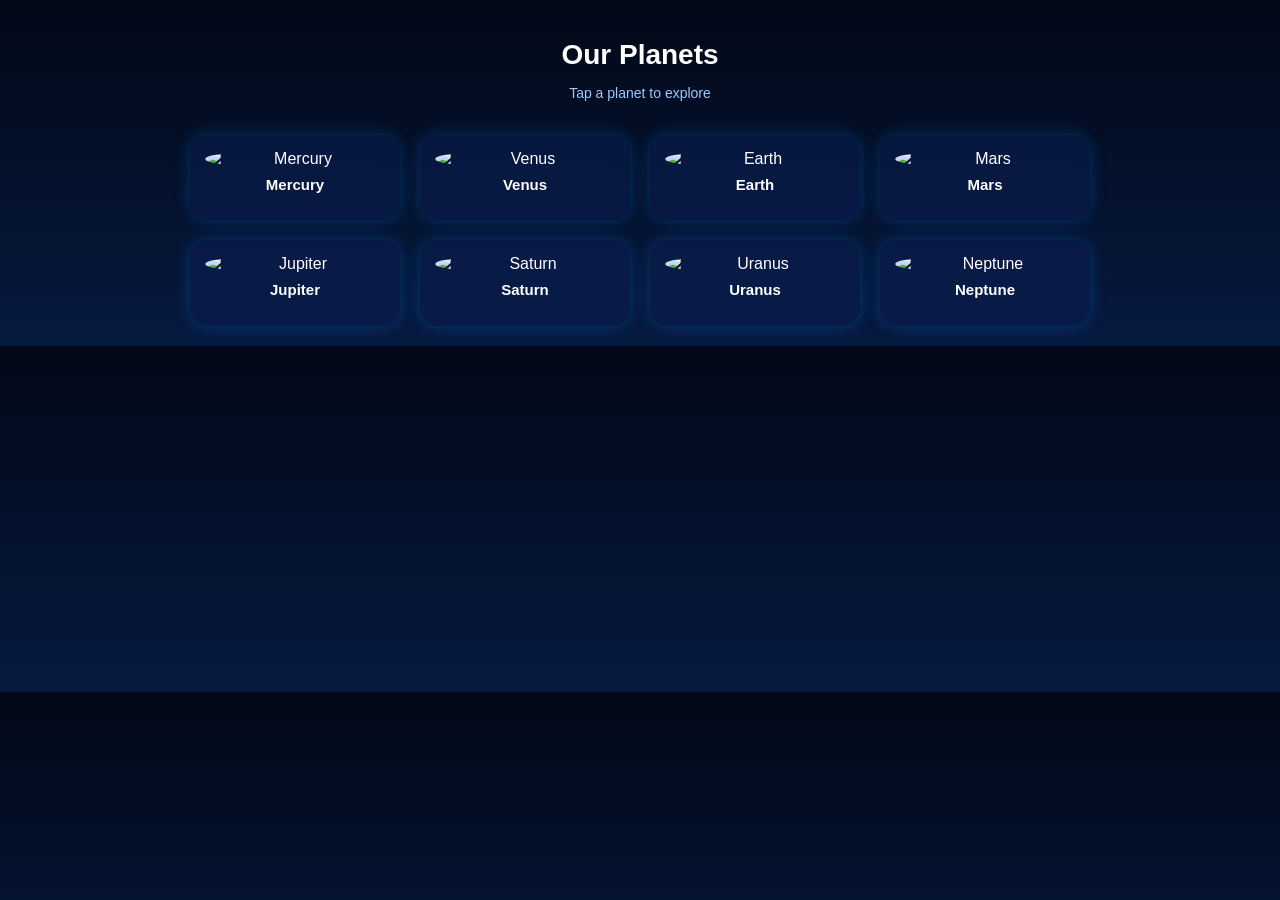
==== Nettisivu/index.html @ 5caad1f6 "Add HTML structure and CSS styles for planet exploration website" ====
<!DOCTYPE html>
<html lang="en">
<head>
  <meta charset="UTF-8">
  <meta name="viewport" content="width=device-width, initial-scale=1.0">
  <title>Our planets</title>

  <!-- ✅ Correct CSS link -->
  <link rel="stylesheet" href="style.css">
</head>

<body>

<div class="stars"></div>

<header>
  <h1>Our Planets</h1>
  <p>Tap a planet to explore</p>
</header>

<main class="grid">

  <a href="#mercury" class="planet">
    <img src="https://upload.wikimedia.org/wikipedia/commons/thumb/4/4a/Mercury_in_true_color.jpg/200px-Mercury_in_true_color.jpg" alt="Mercury">
    <h2>Mercury</h2>
  </a>

  <a href="#venus" class="planet">
    <img src="https://upload.wikimedia.org/wikipedia/commons/thumb/e/e5/Venus-real_color.jpg/200px-Venus-real_color.jpg" alt="Venus">
    <h2>Venus</h2>
  </a>

  <a href="#earth" class="planet">
    <img src="https://upload.wikimedia.org/wikipedia/commons/thumb/9/97/The_Earth_seen_from_Apollo_17.jpg/200px-The_Earth_seen_from_Apollo_17.jpg" alt="Earth">
    <h2>Earth</h2>
  </a>

  <a href="#mars" class="planet">
    <img src="https://upload.wikimedia.org/wikipedia/commons/thumb/0/02/OSIRIS_Mars_true_color.jpg/200px-OSIRIS_Mars_true_color.jpg" alt="Mars">
    <h2>Mars</h2>
  </a>

  <a href="#jupiter" class="planet">
    <img src="https://upload.wikimedia.org/wikipedia/commons/thumb/e/e2/Jupiter.jpg/200px-Jupiter.jpg" alt="Jupiter">
    <h2>Jupiter</h2>
  </a>

  <a href="#saturn" class="planet">
    <img src="https://upload.wikimedia.org/wikipedia/commons/thumb/c/c7/Saturn_during_Equinox.jpg/200px-Saturn_during_Equinox.jpg" alt="Saturn">
    <h2>Saturn</h2>
  </a>

  <a href="#uranus" class="planet">
    <img src="https://upload.wikimedia.org/wikipedia/commons/thumb/3/3d/Uranus2.jpg/200px-Uranus2.jpg" alt="Uranus">
    <h2>Uranus</h2>
  </a>

  <a href="#neptune" class="planet">
    <img src="https://upload.wikimedia.org/wikipedia/commons/thumb/5/56/Neptune_Full.jpg/200px-Neptune_Full.jpg" alt="Neptune">
    <h2>Neptune</h2>
  </a>

</main>

<!-- ✅ CSS MODALS -->

<div id="mercury" class="modal">
  <div class="modal-content">
    <h2>Mercury</h2>
    <p>Closest planet to the Sun.</p>
    <a href="#" class="close">Close</a>
  </div>
</div>

<div id="venus" class="modal">
  <div class="modal-content">
    <h2>Venus</h2>
    <p>Hottest planet in the solar system.</p>
    <a href="#" class="close">Close</a>
  </div>
</div>

<div id="earth" class="modal">
  <div class="modal-content">
    <h2>Earth</h2>
    <p>Our home planet.</p>
    <a href="#" class="close">Close</a>
  </div>
</div>

<div id="mars" class="modal">
  <div class="modal-content">
    <h2>Mars</h2>
    <p>The red planet.</p>
    <a href="#" class="close">Close</a>
  </div>
</div>

<div id="jupiter" class="modal">
  <div class="modal-content">
    <h2>Jupiter</h2>
    <p>The largest planet in the solar system.</p>
    <a href="#" class="close">Close</a>
  </div>
</div>

<div id="saturn" class="modal">
  <div class="modal-content">
    <h2>Saturn</h2>
    <p>Famous for its rings.</p>
    <a href="#" class="close">Close</a>
  </div>
</div>

<div id="uranus" class="modal">
  <div class="modal-content">
    <h2>Uranus</h2>
    <p>Rotates sideways.</p>
    <a href="#" class="close">Close</a>
  </div>
</div>

<div id="neptune" class="modal">
  <div class="modal-content">
    <h2>Neptune</h2>
    <p>Strong winds and deep blue color.</p>
    <a href="#" class="close">Close</a>
  </div>
</div>

</body>
</html>
---- Nettisivu/style.css ----
body {
  margin: 0;
  font-family: Arial;
  background: linear-gradient(to bottom, #020817, #061a40);
  color: white;
  text-align: center;

  /* ✅ OPTIONAL global centering */
  display: flex;
  flex-direction: column;
  align-items: center;
}

/* 🌟 Stars */
.stars {
  position: fixed;
  width: 100%;
  height: 100%;
  background: url("https://www.transparenttextures.com/patterns/stardust.png");
  animation: moveStars 100s linear infinite;
  z-index: -1;
}

@keyframes moveStars {
  from { background-position: 0 0; }
  to { background-position: 8000px 4000px; }
}

/* ✅ HEADER CENTERED */
header {
  text-align: center;
  margin-top: 20px;
}

header h1 {
  font-size: 28px;
  margin-bottom: 5px;
}

header p {
  color: #9cc9ff;
  font-size: 14px;
}

/* ✅ GRID (4 columns centered) */
.grid {
  display: grid;
  grid-template-columns: repeat(4, 1fr);
  gap: 20px;
  padding: 20px;

  max-width: 900px;
  margin: 0 auto;
  width: 100%;
}

/* ✅ MOBILE: 2 columns */
@media (max-width: 600px) {
  .grid {
    grid-template-columns: repeat(2, 1fr);
  }
}

/* ✅ PLANET CARDS CENTERED */
.planet {
  text-decoration: none;
  color: white;
  background: rgba(10, 30, 80, 0.6);
  backdrop-filter: blur(8px);
  border-radius: 18px;
  padding: 15px;
  transition: all 0.3s ease;
  box-shadow: 0 0 15px rgba(0, 140, 255, 0.3);

  display: flex;
  flex-direction: column;
  align-items: center;
  text-align: center;

  animation: fadeIn 0.8s ease;
}

.planet:hover {
  transform: translateY(-8px) scale(1.05);
  box-shadow: 0 0 25px rgba(0, 180, 255, 0.8);
  background: rgba(20, 50, 120, 0.7);
}

.planet img {
  width: 100%;
  max-height: 100px;
  object-fit: cover;
  border-radius: 50%;
}

.planet h2 {
  margin-top: 8px;
  font-size: 15px;
}

/* ✅ Fade animation */
@keyframes fadeIn {
  from {
    opacity: 0;
    transform: translateY(20px);
  }
  to {
    opacity: 1;
    transform: translateY(0);
  }
}

/* ✅ MODAL FULL CENTER FIX */
.modal {
  position: fixed;
  top: 0;
  left: 0;
  width: 100%;
  height: 100%;
  background: rgba(0,0,20,0.9);

  display: none;

  justify-content: center;
  align-items: center;
}

.modal:target {
  display: flex;
}

.modal-content {
  background: #0a1f44;
  padding: 25px;
  width: 80%;
  max-width: 320px;
  border-radius: 12px;

  text-align: center;
}

.close {
  display: inline-block;
  margin-top: 10px;
  padding: 10px;
  background: #1c4ed8;
  color: white;
  text-decoration: none;
  border-radius: 5px;
}
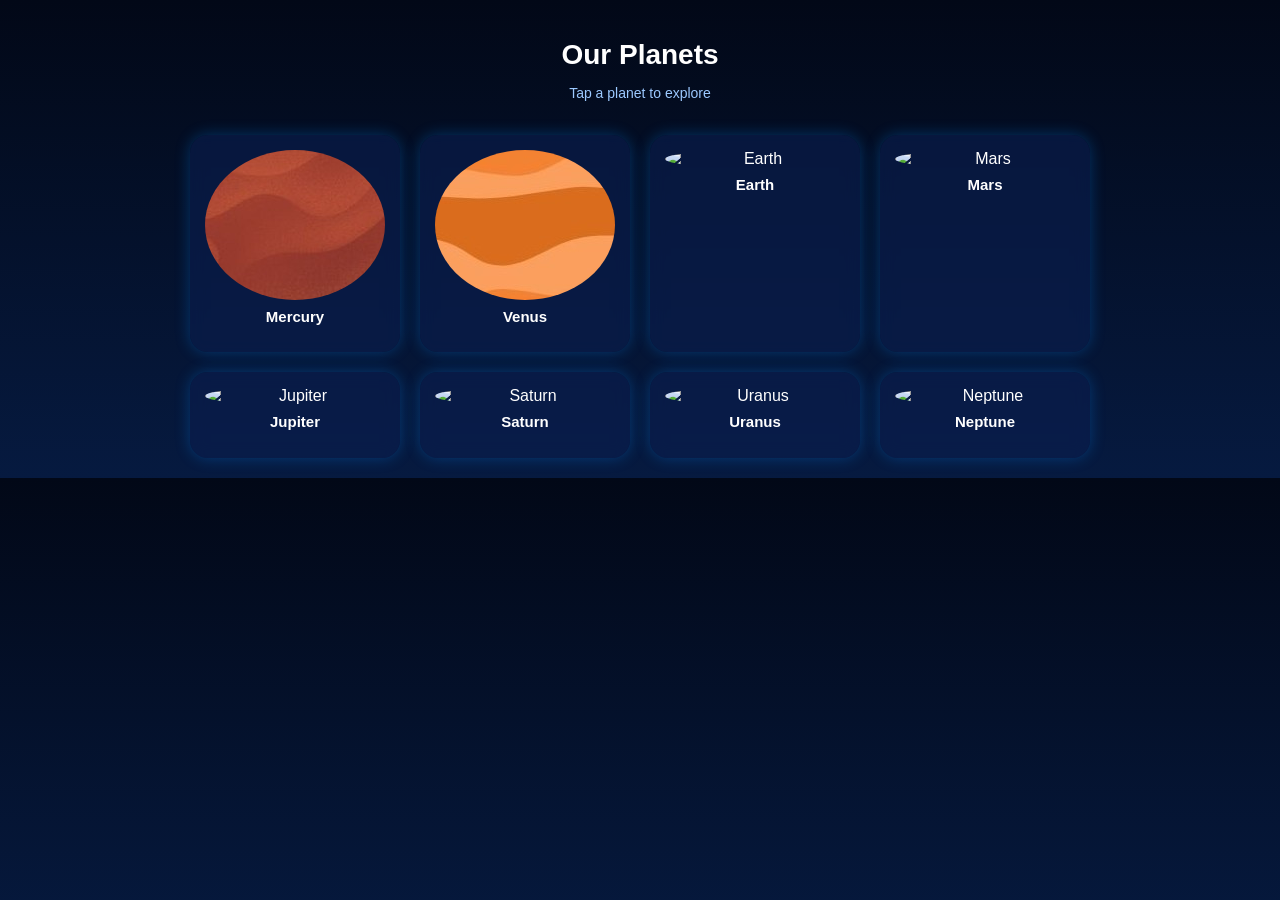
==== commit f7aaebb8: "Add new image: Cartoon Planets in our Solar System Flashcards" ====
--- a/Nettisivu/index.html
+++ b/Nettisivu/index.html
@@ -21,42 +21,42 @@
 <main class="grid">
 
   <a href="#mercury" class="planet">
-    <img src="https://upload.wikimedia.org/wikipedia/commons/thumb/4/4a/Mercury_in_true_color.jpg/200px-Mercury_in_true_color.jpg" alt="Mercury">
+    <img src="mercury.jpg" alt="Mercury">
     <h2>Mercury</h2>
   </a>
 
   <a href="#venus" class="planet">
-    <img src="https://upload.wikimedia.org/wikipedia/commons/thumb/e/e5/Venus-real_color.jpg/200px-Venus-real_color.jpg" alt="Venus">
+    <img src="venus.jpg" alt="Venus">
     <h2>Venus</h2>
   </a>
 
   <a href="#earth" class="planet">
-    <img src="https://upload.wikimedia.org/wikipedia/commons/thumb/9/97/The_Earth_seen_from_Apollo_17.jpg/200px-The_Earth_seen_from_Apollo_17.jpg" alt="Earth">
+    <img src="earth.jpg" alt="Earth">
     <h2>Earth</h2>
   </a>
 
   <a href="#mars" class="planet">
-    <img src="https://upload.wikimedia.org/wikipedia/commons/thumb/0/02/OSIRIS_Mars_true_color.jpg/200px-OSIRIS_Mars_true_color.jpg" alt="Mars">
+    <img src="mars.jpg" alt="Mars">
     <h2>Mars</h2>
   </a>
 
   <a href="#jupiter" class="planet">
-    <img src="https://upload.wikimedia.org/wikipedia/commons/thumb/e/e2/Jupiter.jpg/200px-Jupiter.jpg" alt="Jupiter">
+    <img src="jupiter.jpg" alt="Jupiter">
     <h2>Jupiter</h2>
   </a>
 
   <a href="#saturn" class="planet">
-    <img src="https://upload.wikimedia.org/wikipedia/commons/thumb/c/c7/Saturn_during_Equinox.jpg/200px-Saturn_during_Equinox.jpg" alt="Saturn">
+    <img src="saturn.jpg" alt="Saturn">
     <h2>Saturn</h2>
   </a>
 
   <a href="#uranus" class="planet">
-    <img src="https://upload.wikimedia.org/wikipedia/commons/thumb/3/3d/Uranus2.jpg/200px-Uranus2.jpg" alt="Uranus">
+    <img src="uranus.jpg" alt="Uranus">
     <h2>Uranus</h2>
   </a>
 
   <a href="#neptune" class="planet">
-    <img src="https://upload.wikimedia.org/wikipedia/commons/thumb/5/56/Neptune_Full.jpg/200px-Neptune_Full.jpg" alt="Neptune">
+    <img src="neptune.jpg" alt="Neptune">
     <h2>Neptune</h2>
   </a>
 
--- a/Nettisivu/style.css
+++ b/Nettisivu/style.css
@@ -88,9 +88,9 @@
 
 .planet img {
   width: 100%;
-  max-height: 100px;
-  object-fit: cover;
-  border-radius: 50%;
+  max-height: 150px;
+  object-fit: none;
+  border-radius: 100%;
 }
 
 .planet h2 {
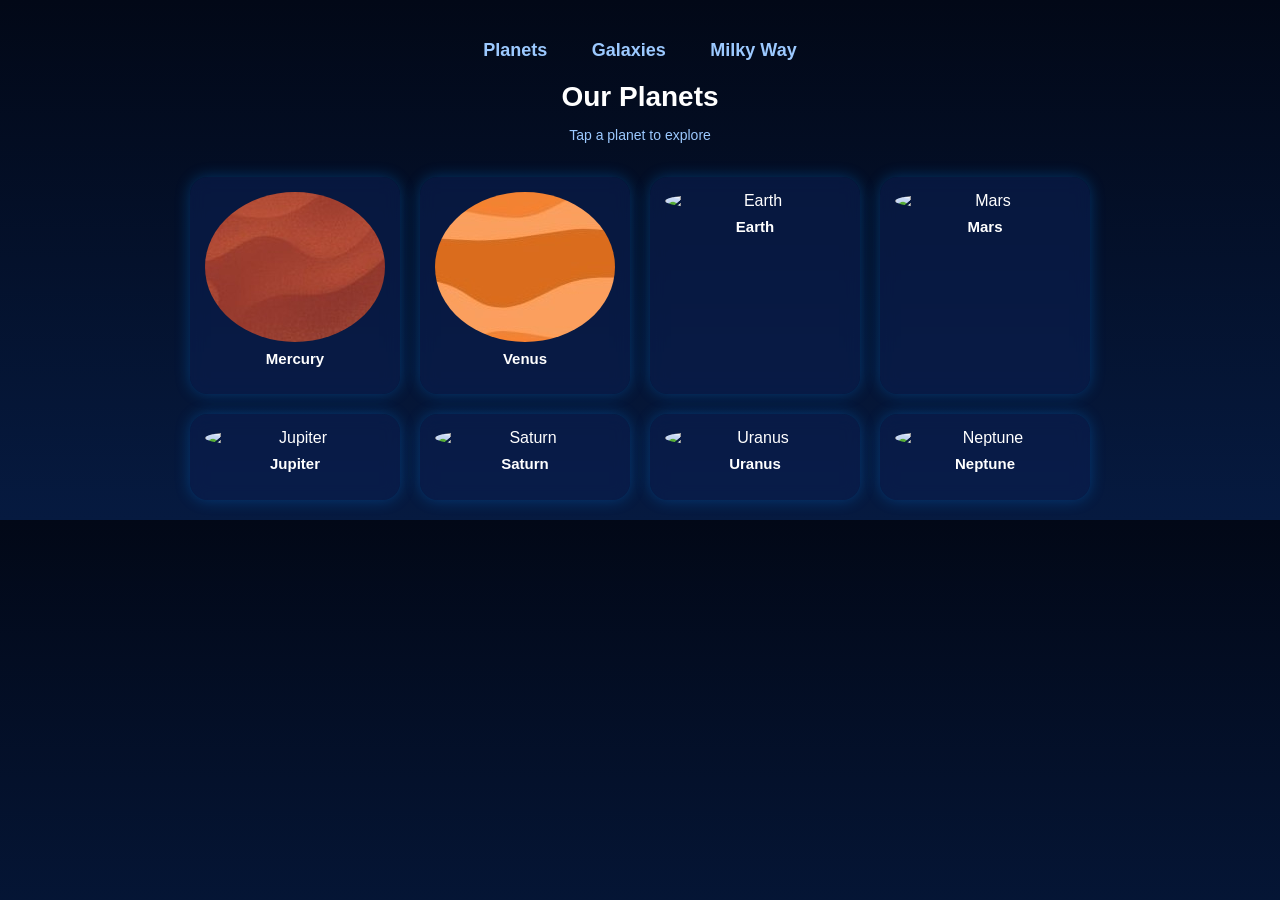
==== commit fe7b137e: "Add navigation bar and new pages for Galaxies and Milky Way" ====
--- a/Nettisivu/index.html
+++ b/Nettisivu/index.html
@@ -14,6 +14,11 @@
 <div class="stars"></div>
 
 <header>
+  <nav class="navbar">
+  <a href="index.html" class="active">Planets</a>
+  <a href="galaxies.html">Galaxies</a>
+  <a href="milkyway.html">Milky Way</a>
+</nav>
   <h1>Our Planets</h1>
   <p>Tap a planet to explore</p>
 </header>
--- a/Nettisivu/style.css
+++ b/Nettisivu/style.css
@@ -147,4 +147,57 @@
   color: white;
   text-decoration: none;
   border-radius: 5px;
+}
+/* 🌐 NAVIGATION BAR IMPROVED */
+.navbar {
+  margin: 20px;
+}
+
+.navbar a {
+  color: #9cc9ff;
+  text-decoration: none;
+  margin: 0 20px;
+  font-size: 18px;          /* ✅ bigger text */
+  font-weight: bold;        /* ✅ stronger look */
+  transition: all 0.3s ease;
+}
+
+.navbar a:hover {
+  color: white;
+  text-shadow: 0 0 10px rgba(0,150,255,1);
+  transform: scale(1.1);    /* ✅ slight zoom */
+}
+
+.content {
+  max-width: 800px;
+  margin: 30px auto;
+  padding: 20px;
+  background: rgba(10, 30, 80, 0.5);
+  border-radius: 15px;
+  box-shadow: 0 0 15px rgba(0, 140, 255, 0.3);
+  text-align: left;
+}
+
+.content h2 {
+  margin-top: 15px;
+  color: #9cc9ff;
+}
+
+.content p {
+  line-height: 1.6;
+}
+/* 🌠 Page fade-in */
+body {
+  animation: fadePage 0.6s ease-in;
+}
+
+@keyframes fadePage {
+  from {
+    opacity: 0;
+    transform: translateY(10px);
+  }
+  to {
+    opacity: 1;
+    transform: translateY(0);
+  }
 }
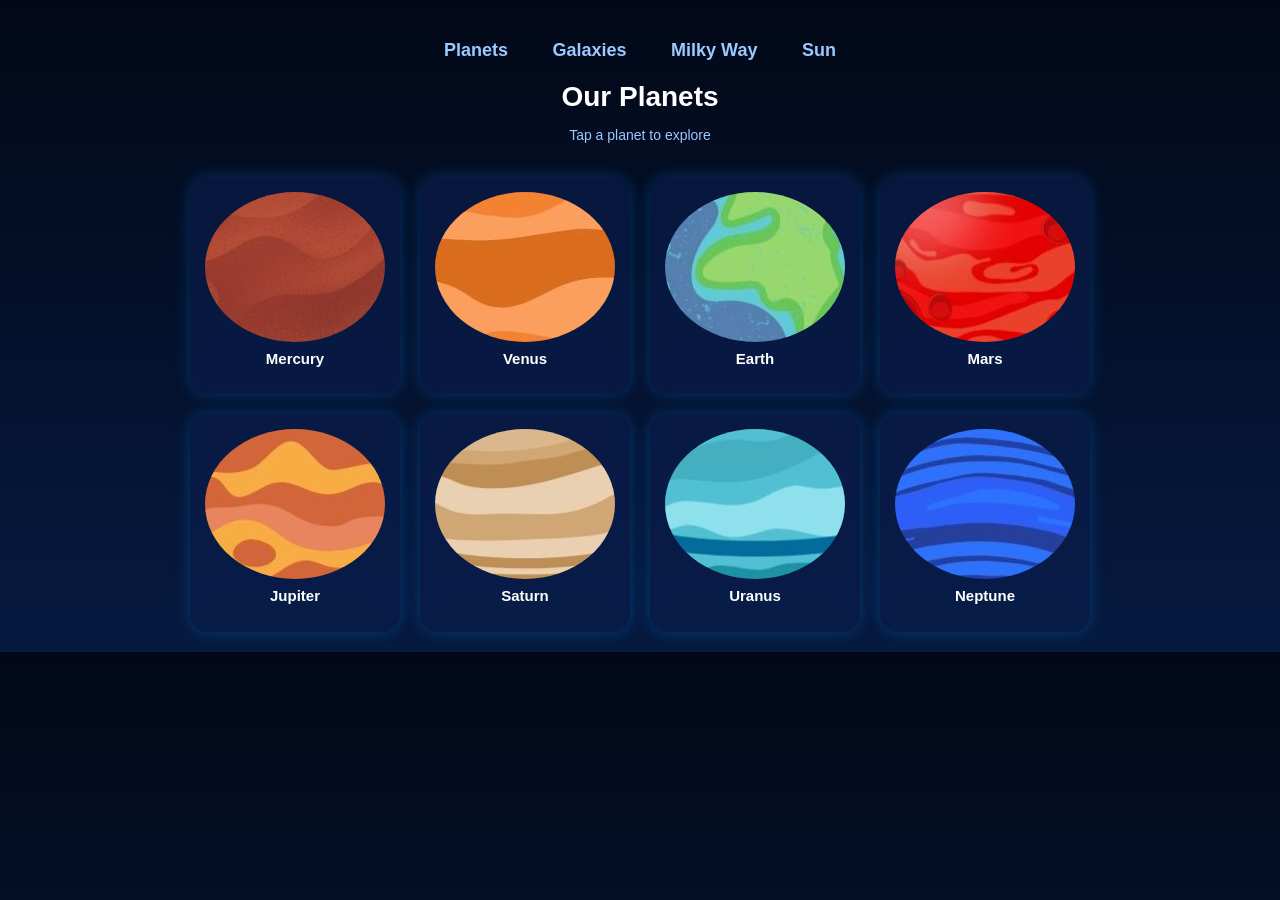
==== commit 4fad535d: "Add new HTML page for the Sun and include Venus image - Created sun.html with structured content abo" ====
--- a/Nettisivu/index.html
+++ b/Nettisivu/index.html
@@ -18,6 +18,7 @@
   <a href="index.html" class="active">Planets</a>
   <a href="galaxies.html">Galaxies</a>
   <a href="milkyway.html">Milky Way</a>
+  <a href="sun.html">Sun</a>
 </nav>
   <h1>Our Planets</h1>
   <p>Tap a planet to explore</p>
@@ -26,42 +27,42 @@
 <main class="grid">
 
   <a href="#mercury" class="planet">
-    <img src="mercury.jpg" alt="Mercury">
+    <img src="images/mercury.jpg" alt="Mercury">
     <h2>Mercury</h2>
   </a>
 
   <a href="#venus" class="planet">
-    <img src="venus.jpg" alt="Venus">
+    <img src="images/venus.jpg" alt="Venus">
     <h2>Venus</h2>
   </a>
 
   <a href="#earth" class="planet">
-    <img src="earth.jpg" alt="Earth">
+    <img src="images/earth.jpg" alt="Earth">
     <h2>Earth</h2>
   </a>
 
   <a href="#mars" class="planet">
-    <img src="mars.jpg" alt="Mars">
+    <img src="images/mars.jpg" alt="Mars">
     <h2>Mars</h2>
   </a>
 
   <a href="#jupiter" class="planet">
-    <img src="jupiter.jpg" alt="Jupiter">
+    <img src="images/jupiter.jpg" alt="Jupiter">
     <h2>Jupiter</h2>
   </a>
 
   <a href="#saturn" class="planet">
-    <img src="saturn.jpg" alt="Saturn">
+    <img src="images/saturn.jpg" alt="Saturn">
     <h2>Saturn</h2>
   </a>
 
   <a href="#uranus" class="planet">
-    <img src="uranus.jpg" alt="Uranus">
+    <img src="images/uranus.jpg" alt="Uranus">
     <h2>Uranus</h2>
   </a>
 
   <a href="#neptune" class="planet">
-    <img src="neptune.jpg" alt="Neptune">
+    <img src="images/neptune.jpg" alt="Neptune">
     <h2>Neptune</h2>
   </a>
 
